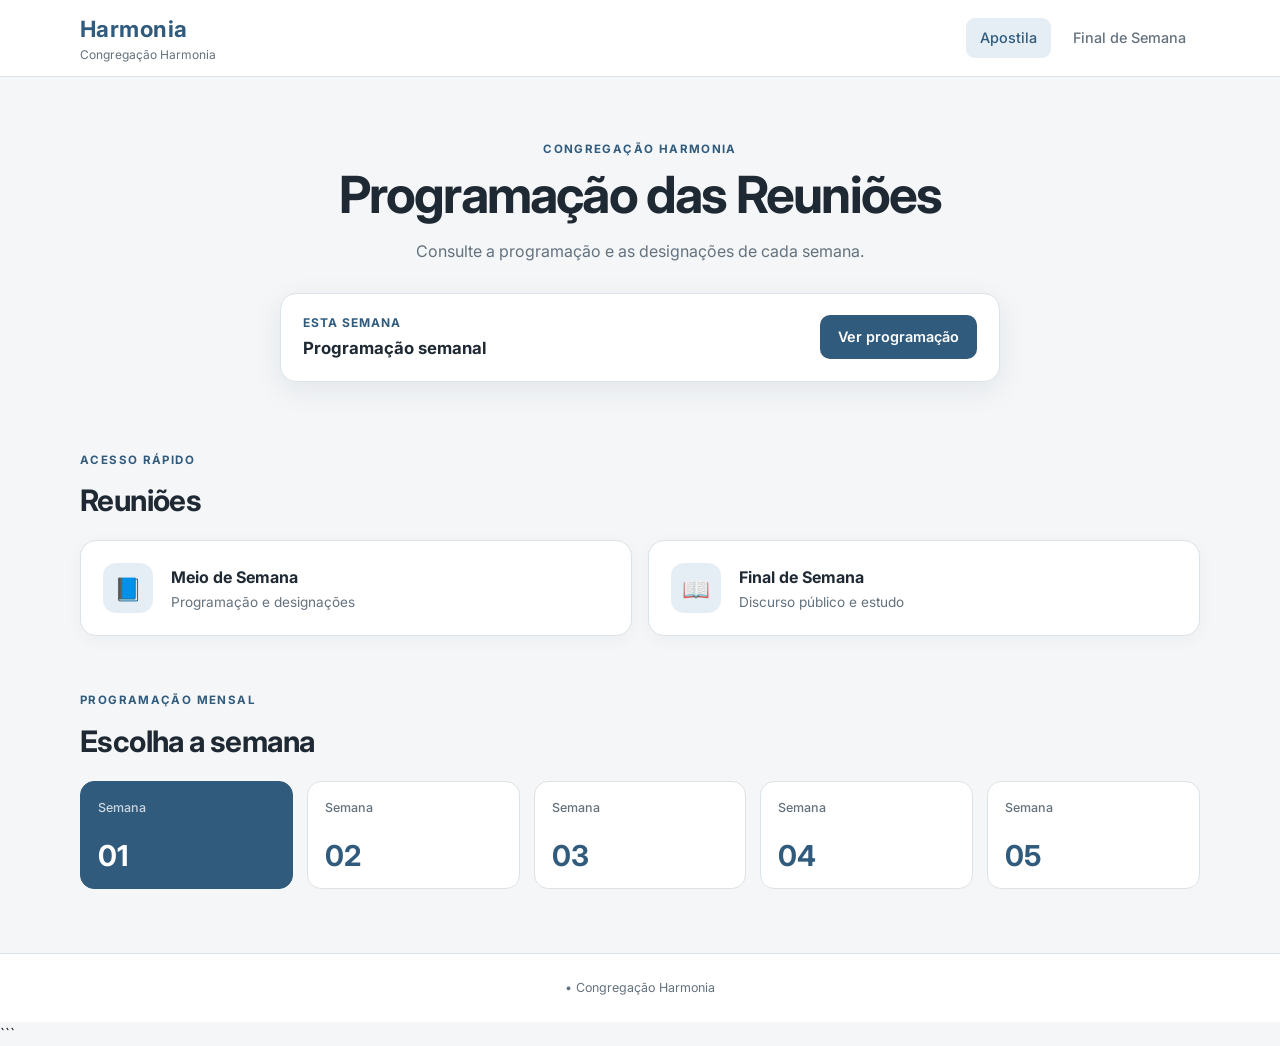
==== index.html @ b4d9f049 "Melhora home e responsividade" ====
<!DOCTYPE html>
<html lang="pt-BR">
<head>
    <meta charset="UTF-8">
    <meta name="viewport" content="width=device-width, initial-scale=1.0">

    <meta
        name="description"
        content="Programação das reuniões e designações da Congregação Harmonia"
    >

    <link rel="stylesheet" href="style.css">

    <title>Harmonia | Congregação Harmonia</title>
</head>

<body>

    <header class="site-header">
        <div class="container header-content">

            <a href="index.html" class="brand" aria-label="Página inicial do Harmonia">
                <span class="brand-title">Harmonia</span>
                <span class="brand-subtitle">Congregação Harmonia</span>
            </a>

            <nav class="main-nav" aria-label="Navegação principal">
                <a href="index.html" class="active">
                    Apostila
                </a>

                <a href="finalsemana.html">
                    Final de Semana
                </a>
            </nav>

        </div>
    </header>


    <main>

        <!-- HERO -->
        <section class="hero">
            <div class="container hero-content">

                <p class="eyebrow">
                    Congregação Harmonia
                </p>

                <h1>
                    Programação das Reuniões
                </h1>

                <p class="hero-description">
                    Consulte a programação e as designações de cada semana.
                </p>


                <!-- ESTA SEMANA -->
                <div class="current-week-card">

                    <div>
                        <span class="card-label">
                            Esta semana
                        </span>

                        <strong>
                            Programação semanal
                        </strong>
                    </div>

                    <a
                        href="designacaoSemana01.html"
                        class="primary-action"
                    >
                        Ver programação
                    </a>

                </div>

            </div>
        </section>


        <!-- ACESSO RÁPIDO -->
        <section class="meetings-section">
            <div class="container">

                <div class="section-heading">
                    <p class="eyebrow">
                        Acesso rápido
                    </p>

                    <h2>
                        Reuniões
                    </h2>
                </div>


                <div class="meeting-grid">

                    <!-- MEIO DE SEMANA -->
                    <a
                        href="designacaoSemana01.html"
                        class="meeting-card"
                    >

                        <span
                            class="meeting-icon"
                            aria-hidden="true"
                        >
                            📘
                        </span>

                        <div>
                            <strong>
                                Meio de Semana
                            </strong>

                            <span>
                                Programação e designações
                            </span>
                        </div>

                    </a>


                    <!-- FINAL DE SEMANA -->
                    <a
                        href="finalsemana.html"
                        class="meeting-card"
                    >

                        <span
                            class="meeting-icon"
                            aria-hidden="true"
                        >
                            📖
                        </span>

                        <div>
                            <strong>
                                Final de Semana
                            </strong>

                            <span>
                                Discurso público e estudo
                            </span>
                        </div>

                    </a>

                </div>

            </div>
        </section>


        <!-- SEMANAS -->
        <section class="weeks-section">
            <div class="container">

                <div class="section-heading">
                    <p class="eyebrow">
                        Programação mensal
                    </p>

                    <h2>
                        Escolha a semana
                    </h2>
                </div>


                <div class="weeks-grid">

                    <a
                        href="designacaoSemana01.html"
                        class="week-card current"
                    >
                        <span>Semana</span>
                        <strong>01</strong>
                    </a>


                    <a
                        href="designacaoSemana02.html"
                        class="week-card"
                    >
                        <span>Semana</span>
                        <strong>02</strong>
                    </a>


                    <a
                        href="designacaoSemana03.html"
                        class="week-card"
                    >
                        <span>Semana</span>
                        <strong>03</strong>
                    </a>


                    <a
                        href="designacaoSemana04.html"
                        class="week-card"
                    >
                        <span>Semana</span>
                        <strong>04</strong>
                    </a>


                    <a
                        href="designacaoSemana05.html"
                        class="week-card"
                    >
                        <span>Semana</span>
                        <strong>05</strong>
                    </a>

                </div>

            </div>
        </section>

    </main>


    <footer class="site-footer">
        <div class="container">
            <p>
                 • Congregação Harmonia
            </p>
        </div>
    </footer>

</body>
</html>
```
---- style.css ----
@import url('https://fonts.googleapis.com/css2?family=Inter:wght@400;500;600;700&display=swap');

:root {
    --bg: #f4f6f8;
    --surface: #ffffff;
    --surface-soft: #eef3f7;

    --primary: #315b7d;
    --primary-dark: #24455f;
    --primary-light: #e5eef5;

    --text: #1f2933;
    --text-soft: #64727e;
    --border: #dce3e8;

    --radius: 16px;
    --shadow: 0 8px 30px rgba(25, 42, 55, 0.08);
}

* {
    margin: 0;
    padding: 0;
    box-sizing: border-box;
}

html {
    scroll-behavior: smooth;
}

body {
    min-height: 100vh;
    font-family: 'Inter', Arial, sans-serif;
    background: var(--bg);
    color: var(--text);
    line-height: 1.5;
}

a {
    color: inherit;
    text-decoration: none;
}

.container {
    width: min(1120px, calc(100% - 32px));
    margin: 0 auto;
}


/* =========================
   CABEÇALHO
========================= */

.site-header {
    position: sticky;
    top: 0;
    z-index: 100;
    background: rgba(255, 255, 255, 0.96);
    border-bottom: 1px solid var(--border);
    backdrop-filter: blur(10px);
}

.header-content {
    min-height: 76px;
    display: flex;
    align-items: center;
    justify-content: space-between;
    gap: 24px;
}

.brand {
    display: flex;
    flex-direction: column;
}

.brand-title {
    color: var(--primary);
    font-size: 1.4rem;
    font-weight: 700;
    letter-spacing: 0.02em;
}

.brand-subtitle {
    margin-top: 1px;
    color: var(--text-soft);
    font-size: 0.75rem;
}

.main-nav {
    display: flex;
    align-items: center;
    gap: 8px;
}

.main-nav a {
    padding: 9px 14px;
    border-radius: 9px;
    color: var(--text-soft);
    font-size: 0.9rem;
    font-weight: 500;
    transition:
        color 0.2s ease,
        background 0.2s ease;
}

.main-nav a:hover,
.main-nav a.active {
    color: var(--primary);
    background: var(--primary-light);
}


/* =========================
   HERO
========================= */

.hero {
    padding: 64px 0 42px;
}

.hero-content {
    text-align: center;
}

.eyebrow {
    margin-bottom: 9px;
    color: var(--primary);
    text-transform: uppercase;
    letter-spacing: 0.12em;
    font-size: 0.72rem;
    font-weight: 700;
}

.hero h1 {
    max-width: 760px;
    margin: 0 auto;
    font-size: clamp(2rem, 4.5vw, 3.2rem);
    line-height: 1.08;
    letter-spacing: -0.035em;
}

.hero-description {
    max-width: 600px;
    margin: 16px auto 0;
    color: var(--text-soft);
    font-size: 1rem;
}


/* =========================
   ESTA SEMANA
========================= */

.current-week-card {
    max-width: 720px;
    margin: 30px auto 0;
    padding: 20px 22px;

    display: flex;
    align-items: center;
    justify-content: space-between;
    gap: 22px;

    text-align: left;

    background: var(--surface);
    border: 1px solid var(--border);
    border-radius: var(--radius);
    box-shadow: var(--shadow);
}

.current-week-card > div {
    display: flex;
    flex-direction: column;
    gap: 4px;
}

.card-label {
    color: var(--primary);
    font-size: 0.75rem;
    font-weight: 700;
    text-transform: uppercase;
    letter-spacing: 0.08em;
}

.current-week-card strong {
    font-size: 1.05rem;
}

.primary-action {
    padding: 11px 18px;
    border-radius: 10px;

    background: var(--primary);
    color: #ffffff;

    font-size: 0.9rem;
    font-weight: 600;
    white-space: nowrap;

    transition:
        background 0.2s ease,
        transform 0.2s ease;
}

.primary-action:hover {
    background: var(--primary-dark);
    transform: translateY(-1px);
}


/* =========================
   SEÇÕES
========================= */

.meetings-section,
.weeks-section {
    padding: 28px 0;
}

.weeks-section {
    padding-bottom: 64px;
}

.section-heading {
    margin-bottom: 18px;
}

.section-heading h2 {
    font-size: clamp(1.4rem, 3vw, 1.85rem);
    letter-spacing: -0.02em;
}


/* =========================
   REUNIÕES
========================= */

.meeting-grid {
    display: grid;
    grid-template-columns: repeat(2, 1fr);
    gap: 16px;
}

.meeting-card {
    padding: 22px;

    display: flex;
    align-items: center;
    gap: 18px;

    background: var(--surface);
    border: 1px solid var(--border);
    border-radius: var(--radius);

    box-shadow: 0 4px 18px rgba(25, 42, 55, 0.04);

    transition:
        transform 0.2s ease,
        box-shadow 0.2s ease,
        border-color 0.2s ease;
}

.meeting-card:hover {
    transform: translateY(-3px);
    box-shadow: var(--shadow);
    border-color: #bdccd7;
}

.meeting-icon {
    width: 50px;
    height: 50px;
    flex-shrink: 0;

    display: grid;
    place-items: center;

    background: var(--primary-light);
    border-radius: 13px;
    font-size: 1.4rem;
}

.meeting-card div {
    display: flex;
    flex-direction: column;
    gap: 3px;
}

.meeting-card strong {
    font-size: 1rem;
}

.meeting-card div span {
    color: var(--text-soft);
    font-size: 0.85rem;
}


/* =========================
   SEMANAS
========================= */

.weeks-grid {
    display: grid;
    grid-template-columns: repeat(5, 1fr);
    gap: 14px;
}

.week-card {
    min-height: 108px;
    padding: 17px;

    display: flex;
    flex-direction: column;
    justify-content: space-between;

    background: var(--surface);
    border: 1px solid var(--border);
    border-radius: 14px;

    transition:
        transform 0.2s ease,
        border-color 0.2s ease,
        box-shadow 0.2s ease;
}

.week-card span {
    color: var(--text-soft);
    font-size: 0.78rem;
    font-weight: 500;
}

.week-card strong {
    color: var(--primary);
    font-size: 1.8rem;
    line-height: 1;
}

.week-card:hover {
    transform: translateY(-3px);
    border-color: #b9cad6;
    box-shadow: 0 6px 20px rgba(25, 42, 55, 0.07);
}

.week-card.current {
    background: var(--primary);
    border-color: var(--primary);
}

.week-card.current span {
    color: rgba(255, 255, 255, 0.75);
}

.week-card.current strong {
    color: #ffffff;
}


/* =========================
   RODAPÉ
========================= */

.site-footer {
    background: var(--surface);
    border-top: 1px solid var(--border);
}

.site-footer .container {
    min-height: 68px;
    display: flex;
    align-items: center;
    justify-content: center;
}

.site-footer p {
    color: var(--text-soft);
    font-size: 0.78rem;
}


/* =========================
   TABLET
========================= */

@media (max-width: 800px) {
    .hero {
        padding-top: 50px;
    }

    .meeting-grid {
        grid-template-columns: 1fr;
    }

    .weeks-grid {
        grid-template-columns: repeat(3, 1fr);
    }
}


/* =========================
   CELULAR
========================= */

@media (max-width: 560px) {
    .container {
        width: min(100% - 24px, 1120px);
    }

    .header-content {
        min-height: 68px;
        gap: 12px;
    }

    .brand-title {
        font-size: 1.15rem;
    }

    .brand-subtitle {
        font-size: 0.67rem;
    }

    .main-nav {
        gap: 2px;
    }

    .main-nav a {
        padding: 8px;
        font-size: 0.75rem;
    }

    .main-nav a:first-child {
        display: none;
    }

    .hero {
        padding: 32px 0 20px;
    }

    .eyebrow {
        margin-bottom: 7px;
        font-size: 0.68rem;
    }

    .hero h1 {
        font-size: 1.9rem;
        line-height: 1.12;
    }

    .hero-description {
        margin-top: 12px;
        font-size: 0.86rem;
    }

    .current-week-card {
        margin-top: 22px;
        padding: 16px;

        flex-direction: column;
        align-items: stretch;
        gap: 13px;
    }

    .primary-action {
        padding: 12px;
        text-align: center;
    }

    .meetings-section,
    .weeks-section {
        padding: 20px 0;
    }

    .weeks-section {
        padding-bottom: 48px;
    }

    .section-heading {
        margin-bottom: 14px;
    }

    .section-heading h2 {
        font-size: 1.35rem;
    }

    .meeting-grid {
        gap: 10px;
    }

    .meeting-card {
        padding: 16px;
    }

    .meeting-icon {
        width: 46px;
        height: 46px;
        font-size: 1.25rem;
    }

    .weeks-grid {
        grid-template-columns: repeat(2, 1fr);
        gap: 10px;
    }

    .week-card {
        min-height: 96px;
        padding: 15px;
    }

    .week-card strong {
        font-size: 1.6rem;
    }
}


/* =========================
   CELULARES MUITO PEQUENOS
========================= */

@media (max-width: 360px) {
    .brand-subtitle {
        display: none;
    }

    .hero h1 {
        font-size: 1.72rem;
    }

    .meeting-card {
        gap: 13px;
    }
}
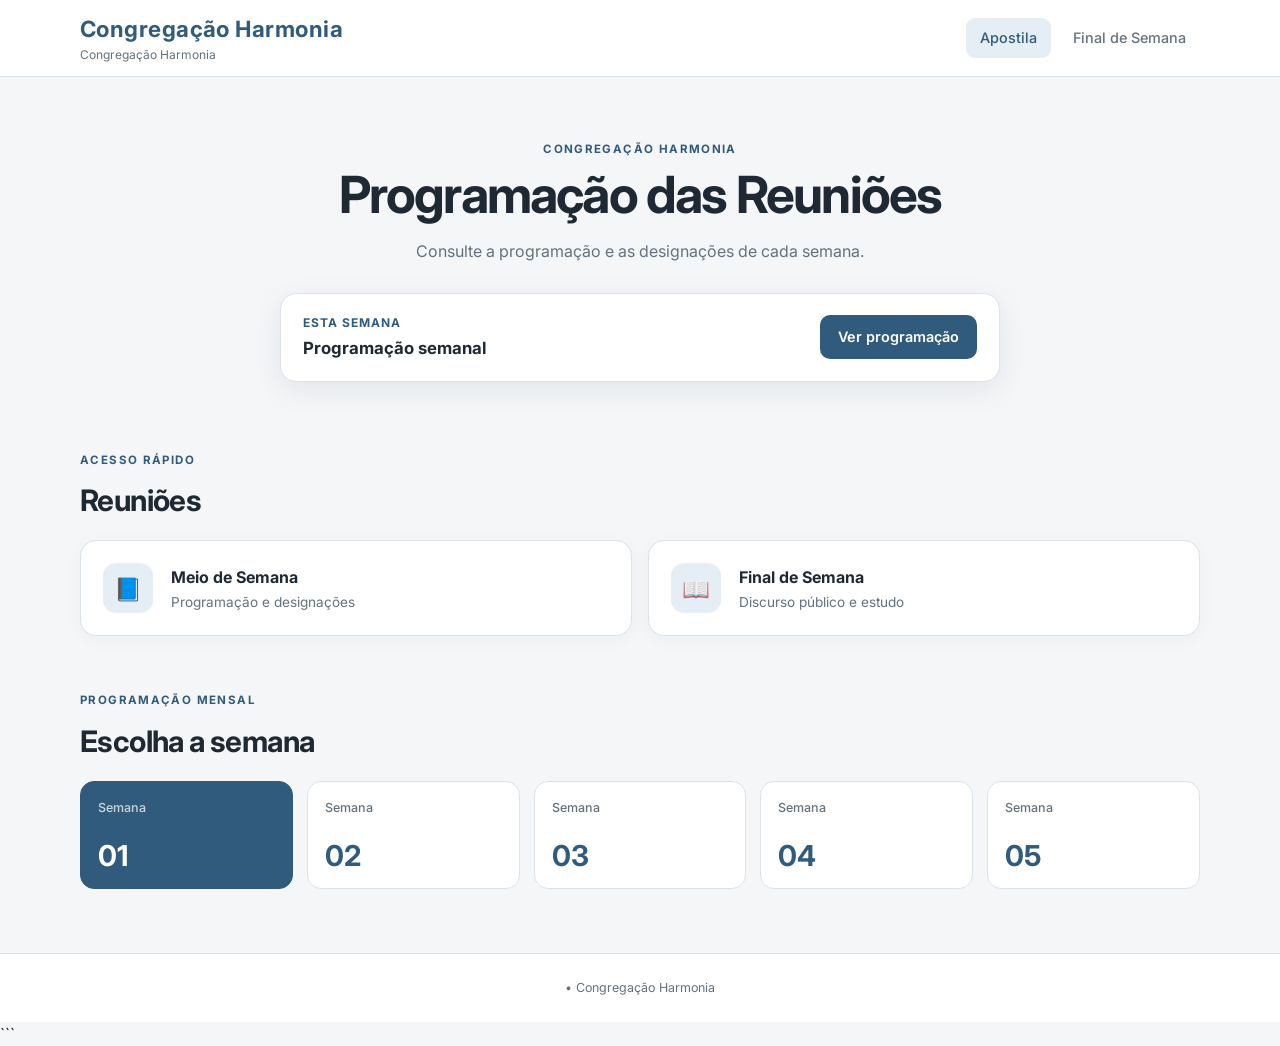
==== commit e9f3e5f9: "Adiciona estrutura JSON para programacao" ====
--- a/index.html
+++ b/index.html
@@ -12,7 +12,7 @@
 
     <link rel="stylesheet" href="style.css">
 
-    <title>Harmonia | Congregação Harmonia</title>
+    <title>Congregação Harmonia | Congregação Harmonia</title>
 </head>
 
 <body>
@@ -21,7 +21,7 @@
         <div class="container header-content">
 
             <a href="index.html" class="brand" aria-label="Página inicial do Harmonia">
-                <span class="brand-title">Harmonia</span>
+                <span class="brand-title">Congregação Harmonia</span>
                 <span class="brand-subtitle">Congregação Harmonia</span>
             </a>
 
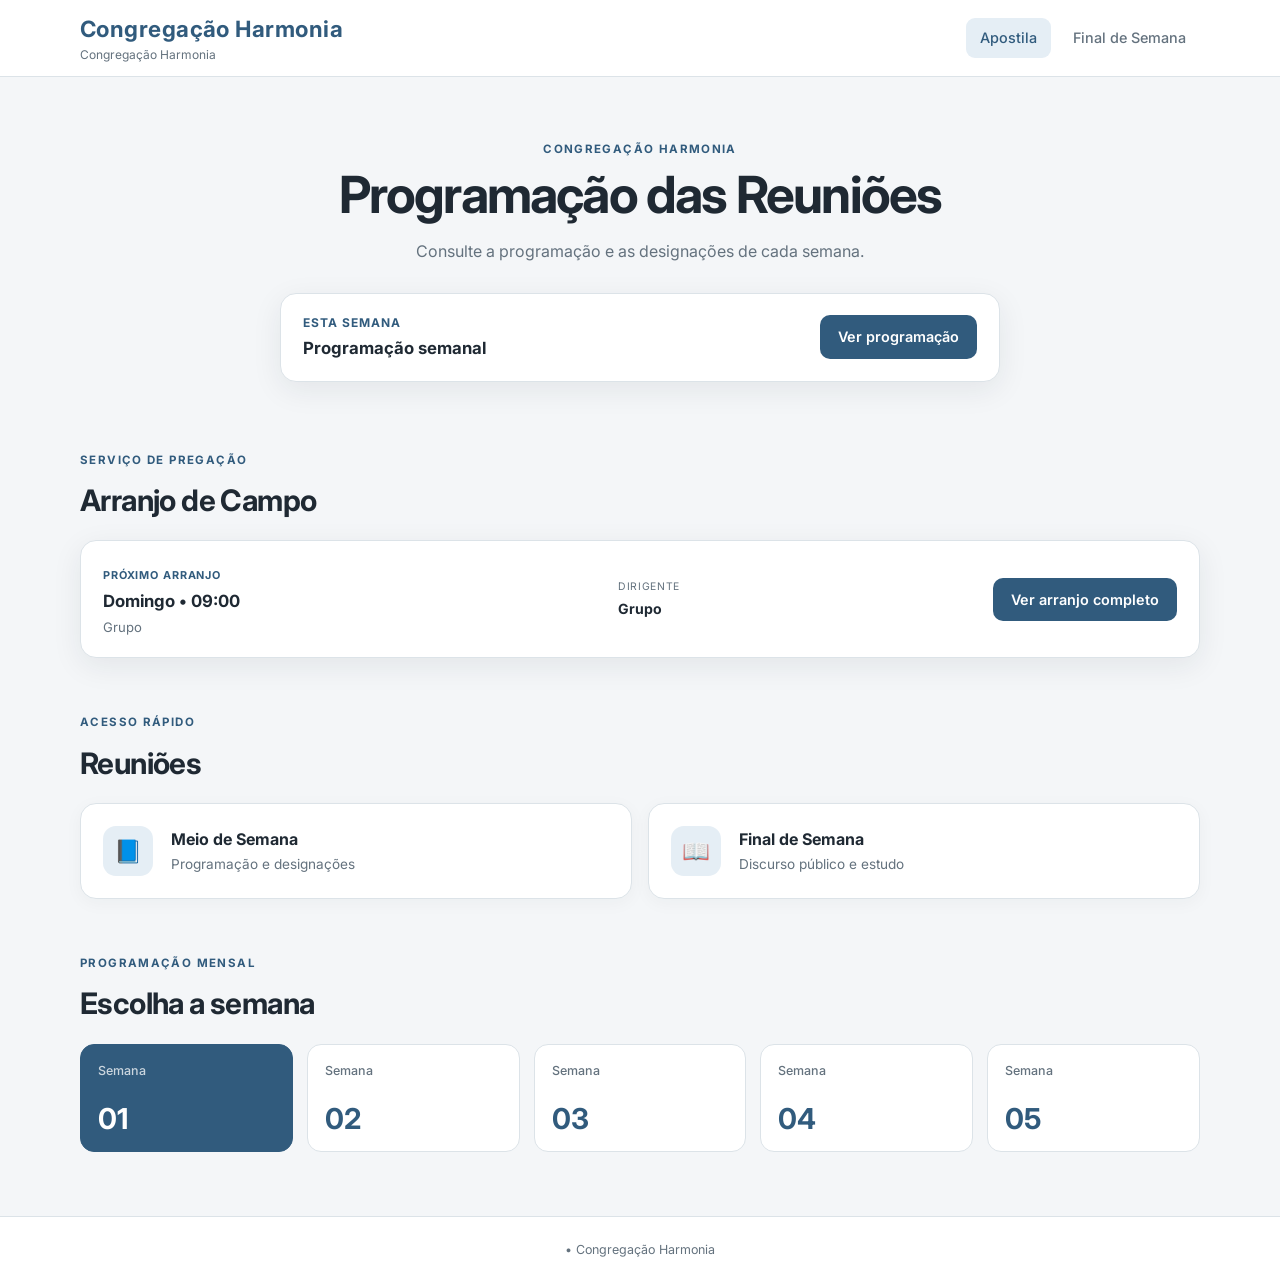
==== commit 6a7cea64: "Adiciona arranjo de campo completo" ====
--- a/index.html
+++ b/index.html
@@ -1,4 +1,3 @@
-
 <!DOCTYPE html>
 <html lang="pt-BR">
 <head>
@@ -84,6 +83,76 @@
         </section>
 
 
+        <!-- ARRANJO DE CAMPO -->
+        <section class="field-service-section" data-arranjo-campo>
+            <div class="container">
+
+                <div class="section-heading">
+                    <p class="eyebrow">
+                        Serviço de Pregação
+                    </p>
+
+                    <h2>
+                        Arranjo de Campo
+                    </h2>
+                </div>
+
+
+                <div class="field-service-card">
+
+                    <div class="field-service-main">
+
+                        <span class="field-service-label">
+                            Próximo arranjo
+                        </span>
+
+                        <h3>
+                            <span data-arranjo="dia">
+                                Carregando...
+                            </span>
+
+                            <span aria-hidden="true">
+                                •
+                            </span>
+
+                            <span data-arranjo="horario">
+                                —
+                            </span>
+                        </h3>
+
+                        <p data-arranjo="local">
+                            Carregando...
+                        </p>
+
+                    </div>
+
+
+                    <div class="field-service-leader">
+
+                        <span>
+                            Dirigente
+                        </span>
+
+                        <strong data-arranjo="dirigente">
+                            Carregando...
+                        </strong>
+
+                    </div>
+
+
+                    <a
+                        href="arranjo-campo.html"
+                        class="primary-action"
+                    >
+                        Ver arranjo completo
+                    </a>
+
+                </div>
+
+            </div>
+        </section>
+
+
         <!-- ACESSO RÁPIDO -->
         <section class="meetings-section">
             <div class="container">
@@ -230,11 +299,13 @@
     <footer class="site-footer">
         <div class="container">
             <p>
-                 • Congregação Harmonia
+                • Congregação Harmonia
             </p>
         </div>
     </footer>
 
+
+    <script src="arranjo-campo.js"></script>
+
 </body>
-</html>
-```
+</html>
--- a/style.css
+++ b/style.css
@@ -527,4 +527,98 @@
     .meeting-card {
         gap: 13px;
     }
+}
+/* =========================
+   ARRANJO DE CAMPO
+========================= */
+
+.field-service-section {
+    padding: 28px 0;
+}
+
+.field-service-card {
+    padding: 20px 22px;
+
+    display: grid;
+    grid-template-columns: 1.4fr 1fr auto;
+    align-items: center;
+    gap: 24px;
+
+    background: var(--surface);
+    border: 1px solid var(--border);
+    border-radius: var(--radius);
+
+    box-shadow: var(--shadow);
+}
+
+.field-service-main {
+    min-width: 0;
+}
+
+.field-service-label {
+    color: var(--primary);
+
+    font-size: 0.68rem;
+    font-weight: 700;
+
+    text-transform: uppercase;
+    letter-spacing: 0.08em;
+}
+
+.field-service-main h3 {
+    margin-top: 4px;
+
+    font-size: 1.05rem;
+}
+
+.field-service-main p {
+    margin-top: 3px;
+
+    color: var(--text-soft);
+
+    font-size: 0.82rem;
+}
+
+.field-service-leader {
+    display: flex;
+    flex-direction: column;
+}
+
+.field-service-leader span {
+    color: var(--text-soft);
+
+    font-size: 0.65rem;
+
+    text-transform: uppercase;
+    letter-spacing: 0.06em;
+}
+
+.field-service-leader strong {
+    margin-top: 3px;
+
+    font-size: 0.88rem;
+}
+
+
+/* CELULAR */
+
+@media (max-width: 650px) {
+
+    .field-service-card {
+        padding: 16px;
+
+        grid-template-columns: 1fr;
+
+        gap: 15px;
+    }
+
+    .field-service-leader {
+        padding-top: 12px;
+
+        border-top: 1px solid var(--border);
+    }
+
+    .field-service-card .primary-action {
+        text-align: center;
+    }
 }
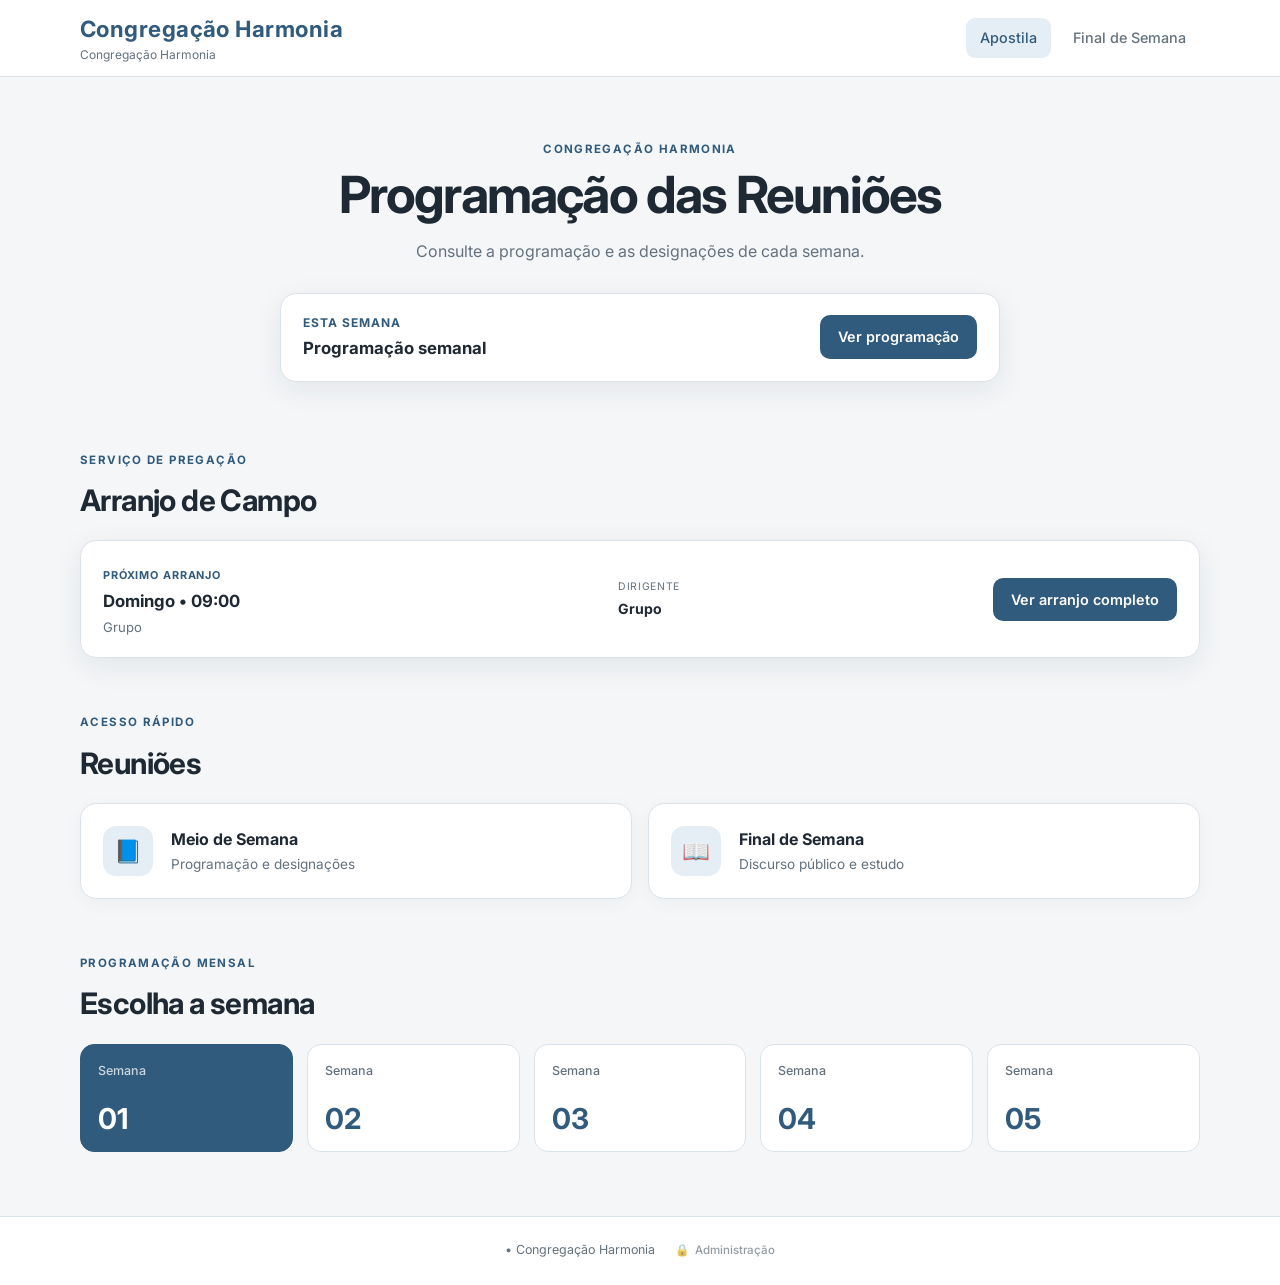
==== commit 43b0466c: "Adiciona controle de territorios e acesso administrativo" ====
--- a/index.html
+++ b/index.html
@@ -154,6 +154,35 @@
 
 
         <!-- ACESSO RÁPIDO -->
+         <!-- ANÚNCIOS IMPORTANTES -->
+<section
+    class="announcements-section"
+    data-anuncios
+    hidden
+>
+    <div class="container">
+
+        <div class="section-heading">
+
+            <p class="eyebrow">
+                Fique atento
+            </p>
+
+            <h2>
+                Anúncios importantes
+            </h2>
+
+        </div>
+
+        <div
+            class="announcements-list"
+            data-lista-anuncios
+        >
+            <!-- Preenchido pelo anuncios.js -->
+        </div>
+
+    </div>
+</section>
         <section class="meetings-section">
             <div class="container">
 
@@ -297,15 +326,29 @@
 
 
     <footer class="site-footer">
-        <div class="container">
-            <p>
-                • Congregação Harmonia
-            </p>
-        </div>
-    </footer>
+
+    <div class="container footer-content">
+
+        <p>
+            • Congregação Harmonia
+        </p>
+
+        <a
+            href="admin.html"
+            class="admin-access-link"
+            aria-label="Acessar painel administrativo"
+        >
+            <span aria-hidden="true">🔒</span>
+            Administração
+        </a>
+
+    </div>
+
+</footer>
 
 
     <script src="arranjo-campo.js"></script>
+    <script src="anuncios.js"></script>
 
 </body>
 </html>
--- a/style.css
+++ b/style.css
@@ -621,4 +621,154 @@
     .field-service-card .primary-action {
         text-align: center;
     }
+}
+/* =====================================================
+   ANÚNCIOS IMPORTANTES
+===================================================== */
+
+.announcements-section {
+    padding: 34px 0 10px;
+}
+
+.announcements-section[hidden] {
+    display: none;
+}
+
+.announcements-list {
+    display: grid;
+    gap: 12px;
+}
+
+.announcement-card {
+    position: relative;
+
+    padding: 18px 20px 18px 24px;
+
+    background: var(--surface);
+
+    border: 1px solid var(--border);
+    border-radius: 12px;
+
+    box-shadow: 0 3px 14px rgba(25, 42, 55, 0.03);
+}
+
+.announcement-card::before {
+    content: "";
+
+    position: absolute;
+
+    top: 14px;
+    bottom: 14px;
+    left: 0;
+
+    width: 4px;
+
+    background: var(--primary);
+
+    border-radius: 0 4px 4px 0;
+}
+
+.announcement-card h3 {
+    margin: 0 0 5px;
+
+    color: var(--text);
+
+    font-size: 0.95rem;
+    font-weight: 650;
+}
+
+.announcement-card p {
+    margin: 0;
+
+    color: var(--text-soft);
+
+    font-size: 0.82rem;
+    line-height: 1.5;
+}
+
+
+/* ANÚNCIO EM DESTAQUE */
+
+.announcement-card.highlight {
+    background: var(--primary-light);
+
+    border-color: rgba(49, 91, 125, 0.12);
+}
+
+.announcement-card.highlight::before {
+    width: 5px;
+}
+
+
+/* MOBILE */
+
+@media (max-width: 560px) {
+
+    .announcements-section {
+        padding-top: 26px;
+    }
+
+    .announcement-card {
+        padding: 15px 16px 15px 20px;
+    }
+
+    .announcement-card h3 {
+        font-size: 0.88rem;
+    }
+
+    .announcement-card p {
+        font-size: 0.77rem;
+    }
+}
+/* =====================================================
+   ACESSO À ADMINISTRAÇÃO
+===================================================== */
+
+.footer-content {
+    display: flex;
+    align-items: center;
+    justify-content: space-between;
+
+    gap: 20px;
+}
+
+.admin-access-link {
+    display: inline-flex;
+    align-items: center;
+
+    gap: 6px;
+
+    color: var(--text-soft);
+
+    font-size: 0.72rem;
+    font-weight: 500;
+
+    text-decoration: none;
+
+    opacity: 0.7;
+
+    transition:
+        color 0.2s ease,
+        opacity 0.2s ease;
+}
+
+.admin-access-link:hover {
+    color: var(--primary);
+    opacity: 1;
+}
+
+
+@media (max-width: 600px) {
+
+    .footer-content {
+        flex-direction: column;
+
+        align-items: flex-start;
+
+        gap: 10px;
+    }
+
+    .admin-access-link {
+        font-size: 0.68rem;
+    }
 }
